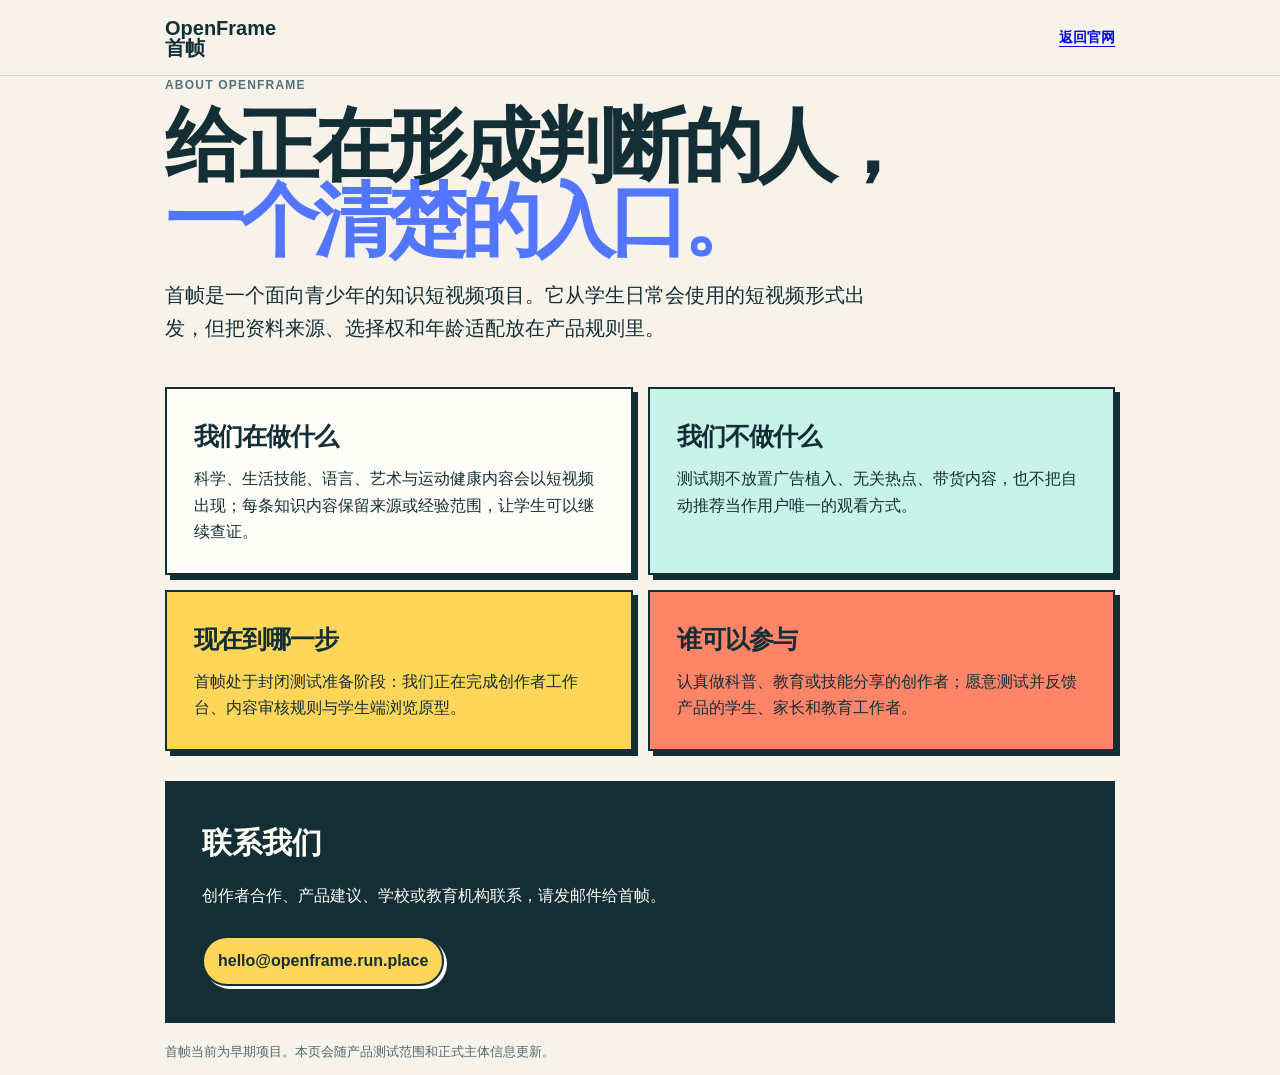
==== about/index.html @ c77ba523 "Publish OpenFrame about and contact page" ====
<!doctype html><html lang="zh-Hans"><head><meta charset="utf-8"><meta name="viewport" content="width=device-width,initial-scale=1"><title>关于首帧｜OpenFrame</title><style>:root{--i:#132e35;--p:#f7f3eb;--w:#fffdf8;--l:#d9d8cf;--b:#5276ff;--y:#ffd65a;--m:#c7f3e8;--o:#ff8468}*{box-sizing:border-box}body{margin:0;background:var(--p);color:var(--i);font:16px/1.65 "Avenir Next","PingFang SC","Noto Sans SC",Arial,sans-serif}.wrap{max-width:1000px;margin:auto;padding:0 25px}header{border-bottom:1px solid var(--l)}.nav{height:75px;display:flex;justify-content:space-between;align-items:center}.brand{font-size:20px;font-weight:850;line-height:1}.back{font-size:14px;font-weight:800;text-decoration:underline;text-underline-offset:4px}main{padding:65px 0 90px}.tag{font-size:12px;font-weight:850;letter-spacing:.1em;color:#557179}h1{max-width:780px;margin:12px 0 18px;font-size:clamp(47px,7vw,80px);line-height:.94;letter-spacing:-.075em}h1 em{font-family:Georgia,serif;color:var(--b);font-style:normal}.lead{max-width:710px;font-size:20px}.grid{display:grid;grid-template-columns:1fr 1fr;gap:15px;margin-top:42px}.card{padding:27px;border:2px solid var(--i);background:var(--w);box-shadow:5px 5px 0 var(--i)}.card:nth-child(2){background:var(--m)}.card:nth-child(3){background:var(--y)}.card:nth-child(4){background:var(--o)}.card h2{margin:0 0 9px;font-size:25px;letter-spacing:-.04em}.card p{margin:0}.contact{margin-top:30px;padding:35px;border:2px solid var(--i);background:var(--i);color:var(--w)}.contact h2{margin:0 0 8px;font-size:30px}.contact a{display:inline-block;margin-top:10px;padding:10px 14px;border:2px solid var(--i);border-radius:999px;background:var(--y);color:var(--i);font-weight:850;text-decoration:none;box-shadow:3px 3px 0 #fff}.small{margin-top:18px;color:#53686d;font-size:13px}@media(max-width:650px){.grid{grid-template-columns:1fr}}</style></head><body><header><div class="wrap nav"><div class="brand">OpenFrame<br>首帧</div><a class="back" href="../">返回官网</a></div></header><main class="wrap"><div class="tag">ABOUT OPENFRAME</div><h1>给正在形成判断的人，<em>一个清楚的入口。</em></h1><p class="lead">首帧是一个面向青少年的知识短视频项目。它从学生日常会使用的短视频形式出发，但把资料来源、选择权和年龄适配放在产品规则里。</p><div class="grid"><article class="card"><h2>我们在做什么</h2><p>科学、生活技能、语言、艺术与运动健康内容会以短视频出现；每条知识内容保留来源或经验范围，让学生可以继续查证。</p></article><article class="card"><h2>我们不做什么</h2><p>测试期不放置广告植入、无关热点、带货内容，也不把自动推荐当作用户唯一的观看方式。</p></article><article class="card"><h2>现在到哪一步</h2><p>首帧处于封闭测试准备阶段：我们正在完成创作者工作台、内容审核规则与学生端浏览原型。</p></article><article class="card"><h2>谁可以参与</h2><p>认真做科普、教育或技能分享的创作者；愿意测试并反馈产品的学生、家长和教育工作者。</p></article></div><section class="contact"><h2>联系我们</h2><p>创作者合作、产品建议、学校或教育机构联系，请发邮件给首帧。</p><a href="mailto:hello@openframe.run.place?subject=OpenFrame%20Contact">hello@openframe.run.place</a></section><p class="small">首帧当前为早期项目。本页会随产品测试范围和正式主体信息更新。</p></main></body></html>
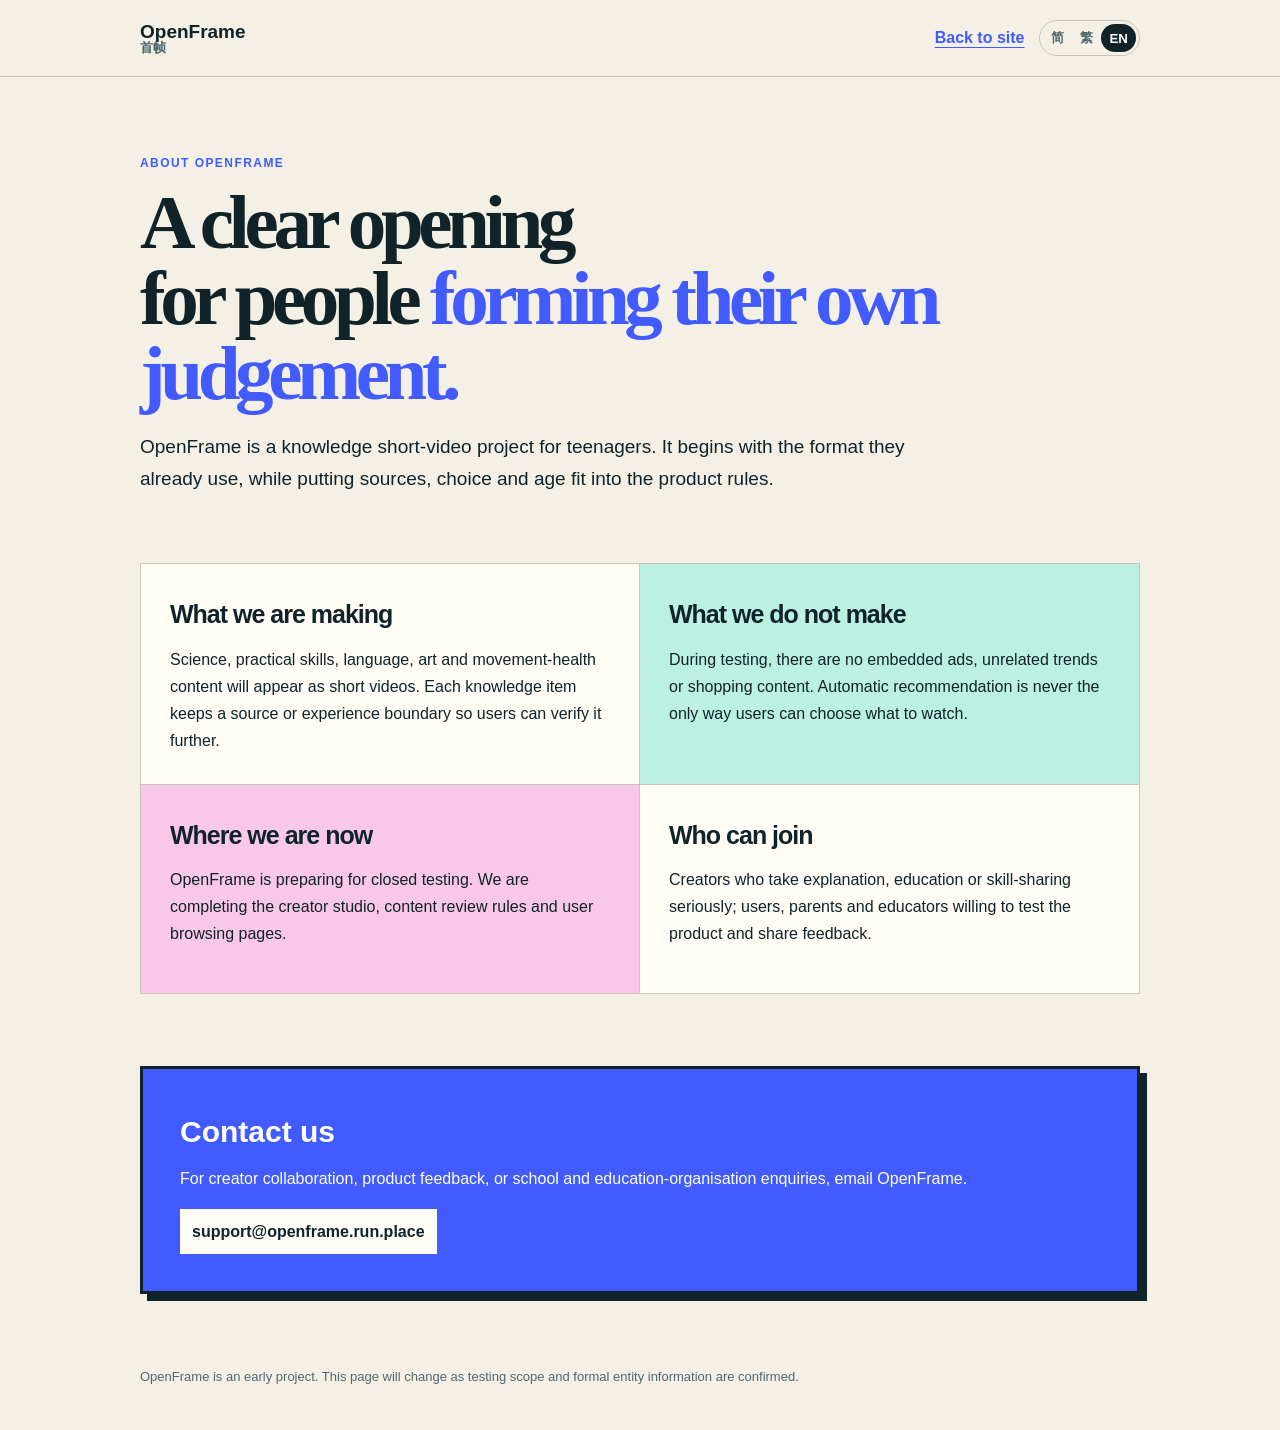
==== commit 9efdd94c: "Add multilingual About page and support contact" ====
--- a/about/index.html
+++ b/about/index.html
@@ -1 +1,30 @@
-<!doctype html><html lang="zh-Hans"><head><meta charset="utf-8"><meta name="viewport" content="width=device-width,initial-scale=1"><title>关于首帧｜OpenFrame</title><style>:root{--i:#132e35;--p:#f7f3eb;--w:#fffdf8;--l:#d9d8cf;--b:#5276ff;--y:#ffd65a;--m:#c7f3e8;--o:#ff8468}*{box-sizing:border-box}body{margin:0;background:var(--p);color:var(--i);font:16px/1.65 "Avenir Next","PingFang SC","Noto Sans SC",Arial,sans-serif}.wrap{max-width:1000px;margin:auto;padding:0 25px}header{border-bottom:1px solid var(--l)}.nav{height:75px;display:flex;justify-content:space-between;align-items:center}.brand{font-size:20px;font-weight:850;line-height:1}.back{font-size:14px;font-weight:800;text-decoration:underline;text-underline-offset:4px}main{padding:65px 0 90px}.tag{font-size:12px;font-weight:850;letter-spacing:.1em;color:#557179}h1{max-width:780px;margin:12px 0 18px;font-size:clamp(47px,7vw,80px);line-height:.94;letter-spacing:-.075em}h1 em{font-family:Georgia,serif;color:var(--b);font-style:normal}.lead{max-width:710px;font-size:20px}.grid{display:grid;grid-template-columns:1fr 1fr;gap:15px;margin-top:42px}.card{padding:27px;border:2px solid var(--i);background:var(--w);box-shadow:5px 5px 0 var(--i)}.card:nth-child(2){background:var(--m)}.card:nth-child(3){background:var(--y)}.card:nth-child(4){background:var(--o)}.card h2{margin:0 0 9px;font-size:25px;letter-spacing:-.04em}.card p{margin:0}.contact{margin-top:30px;padding:35px;border:2px solid var(--i);background:var(--i);color:var(--w)}.contact h2{margin:0 0 8px;font-size:30px}.contact a{display:inline-block;margin-top:10px;padding:10px 14px;border:2px solid var(--i);border-radius:999px;background:var(--y);color:var(--i);font-weight:850;text-decoration:none;box-shadow:3px 3px 0 #fff}.small{margin-top:18px;color:#53686d;font-size:13px}@media(max-width:650px){.grid{grid-template-columns:1fr}}</style></head><body><header><div class="wrap nav"><div class="brand">OpenFrame<br>首帧</div><a class="back" href="../">返回官网</a></div></header><main class="wrap"><div class="tag">ABOUT OPENFRAME</div><h1>给正在形成判断的人，<em>一个清楚的入口。</em></h1><p class="lead">首帧是一个面向青少年的知识短视频项目。它从学生日常会使用的短视频形式出发，但把资料来源、选择权和年龄适配放在产品规则里。</p><div class="grid"><article class="card"><h2>我们在做什么</h2><p>科学、生活技能、语言、艺术与运动健康内容会以短视频出现；每条知识内容保留来源或经验范围，让学生可以继续查证。</p></article><article class="card"><h2>我们不做什么</h2><p>测试期不放置广告植入、无关热点、带货内容，也不把自动推荐当作用户唯一的观看方式。</p></article><article class="card"><h2>现在到哪一步</h2><p>首帧处于封闭测试准备阶段：我们正在完成创作者工作台、内容审核规则与学生端浏览原型。</p></article><article class="card"><h2>谁可以参与</h2><p>认真做科普、教育或技能分享的创作者；愿意测试并反馈产品的学生、家长和教育工作者。</p></article></div><section class="contact"><h2>联系我们</h2><p>创作者合作、产品建议、学校或教育机构联系，请发邮件给首帧。</p><a href="mailto:hello@openframe.run.place?subject=OpenFrame%20Contact">hello@openframe.run.place</a></section><p class="small">首帧当前为早期项目。本页会随产品测试范围和正式主体信息更新。</p></main></body></html>+<!doctype html>
+<html lang="zh-Hans">
+<head>
+<meta charset="utf-8"><meta name="viewport" content="width=device-width,initial-scale=1">
+<title>关于首帧｜OpenFrame</title>
+<style>
+:root{--ink:#102328;--paper:#f5f0e6;--white:#fffdf6;--blue:#415bff;--mint:#bcf1e2;--pink:#f8c7ea;--line:#c9c6bc}*{box-sizing:border-box}body{margin:0;background:var(--paper);color:var(--ink);font:16px/1.7 "Avenir Next","PingFang SC","PingFang TC",Arial,sans-serif}.wrap{width:min(1000px,calc(100% - 38px));margin:auto}header{position:sticky;top:0;z-index:2;border-bottom:1px solid var(--line);background:#f5f0e6ee;backdrop-filter:blur(8px)}.nav{height:76px;display:flex;align-items:center;justify-content:space-between;gap:16px}.brand{color:inherit;text-decoration:none;font-size:19px;font-weight:850;line-height:1.02}.brand span{display:block;font-size:13px;color:#496268}.right{display:flex;align-items:center;gap:15px}.back{color:var(--blue);font-weight:800;text-decoration:underline;text-underline-offset:4px}.langs{display:flex;padding:3px;border:1px solid var(--line);border-radius:999px}.langs button{border:0;background:transparent;border-radius:999px;padding:5px 8px;color:#52676b;font-weight:800;cursor:pointer}.langs button.active{background:var(--ink);color:white}.hero{padding:76px 0 49px;max-width:800px}.eyebrow{color:var(--blue);font-size:12px;font-weight:850;letter-spacing:.12em}h1{margin:12px 0 18px;font:700 clamp(46px,7.5vw,77px)/.98 Georgia,"Songti SC","Songti TC",serif;letter-spacing:-.07em}h1 em{font-style:normal;color:var(--blue)}.lead{font-size:19px}.grid{display:grid;grid-template-columns:1fr 1fr;border:1px solid var(--line);background:var(--white)}.item{min-height:208px;padding:29px;border-right:1px solid var(--line);border-bottom:1px solid var(--line)}.item:nth-child(even){border-right:0}.item:nth-last-child(-n+2){border-bottom:0}.item:nth-child(2){background:var(--mint)}.item:nth-child(3){background:var(--pink)}.item h2{margin:0 0 10px;font-size:25px;letter-spacing:-.04em}.item p{margin:0}.contact{margin:72px 0;padding:37px;border:3px solid var(--ink);background:var(--blue);color:white;box-shadow:7px 7px 0 var(--ink)}.contact h2{margin:0 0 8px;font-size:30px}.contact p{margin:0}.contact a{display:inline-block;margin-top:17px;padding:9px 12px;background:var(--white);color:var(--ink);font-weight:850;text-decoration:none}footer{padding:0 0 42px;color:#52676b;font-size:13px}@media(max-width:650px){.nav{align-items:flex-start;height:auto;padding:15px 0}.right{align-items:flex-end;flex-direction:column;gap:8px}.hero{padding-top:50px}.grid{grid-template-columns:1fr}.item,.item:nth-child(even){border-right:0}.item:nth-last-child(2){border-bottom:1px solid var(--line)}} 
+</style>
+</head>
+<body>
+<header><div class="wrap nav"><a class="brand" href="../">OpenFrame<span>首帧</span></a><div class="right"><a class="back" href="../" data-i18n="back">返回官网</a><div class="langs"><button data-lang="zh-Hans">简</button><button data-lang="zh-Hant">繁</button><button data-lang="en">EN</button></div></div></div></header>
+<main class="wrap">
+<section class="hero"><div class="eyebrow">ABOUT OPENFRAME</div><h1 data-i18n-html="hero">给正在形成判断的人，<br><em>一个清楚的入口。</em></h1><p class="lead" data-i18n="lead"></p></section>
+<section class="grid">
+<article class="item"><h2 data-i18n="whatH"></h2><p data-i18n="whatP"></p></article>
+<article class="item"><h2 data-i18n="notH"></h2><p data-i18n="notP"></p></article>
+<article class="item"><h2 data-i18n="nowH"></h2><p data-i18n="nowP"></p></article>
+<article class="item"><h2 data-i18n="whoH"></h2><p data-i18n="whoP"></p></article>
+</section>
+<section class="contact"><h2 data-i18n="contactH"></h2><p data-i18n="contactP"></p><a href="mailto:support@openframe.run.place">support@openframe.run.place</a></section>
+</main>
+<footer class="wrap" data-i18n="foot"></footer>
+<script>
+window.PAGE_I18N={
+"zh-Hans":{back:"返回官网",hero:"给正在形成判断的人，<br><em>一个清楚的入口。</em>",lead:"首帧是一个面向青少年的知识短视频项目。它从日常会使用的短视频形式出发，但把资料来源、选择权和年龄适配写进产品规则。",whatH:"我们在做什么",whatP:"科学、生活技能、语言、艺术与运动健康内容会以短视频出现；每条知识内容保留来源或经验范围，让用户可以继续查证。",notH:"我们不做什么",notP:"测试期不放置广告植入、无关热点、带货内容，也不把自动推荐当作用户唯一的观看方式。",nowH:"现在到哪一步",nowP:"首帧处于封闭测试准备阶段：我们正在完成创作者工作台、内容审核规则与用户端浏览页面。",whoH:"谁可以参与",whoP:"认真做科普、教育或技能分享的创作者；愿意测试并反馈产品的用户、家长和教育工作者。",contactH:"联系我们",contactP:"创作者合作、产品建议、学校或教育机构联系，请发邮件给首帧。",foot:"首帧当前为早期项目。本页会随产品测试范围和正式主体信息更新。"},
+"zh-Hant":{back:"返回官網",hero:"給正在形成判斷的人，<br><em>一個清楚的入口。</em>",lead:"首幀是一個面向青少年的知識短影片項目。它從日常會使用的短影片形式出發，但把資料來源、選擇權和年齡適配寫進產品規則。",whatH:"我們在做什麼",whatP:"科學、生活技能、語言、藝術與運動健康內容會以短影片出現；每條知識內容保留來源或經驗範圍，讓用戶可以繼續查證。",notH:"我們不做什麼",notP:"測試期不放置廣告植入、無關熱點、帶貨內容，也不把自動推薦當作用戶唯一的觀看方式。",nowH:"現在到哪一步",nowP:"首幀處於封閉測試準備階段：我們正在完成創作者工作台、內容審核規則與用戶端瀏覽頁面。",whoH:"誰可以參與",whoP:"認真做科普、教育或技能分享的創作者；願意測試並回饋產品的用戶、家長和教育工作者。",contactH:"聯絡我們",contactP:"創作者合作、產品建議、學校或教育機構聯絡，請發電郵給首幀。",foot:"首幀目前為早期項目。本頁會隨產品測試範圍和正式主體資訊更新。"},
+"en":{back:"Back to site",hero:"A clear opening<br>for people <em>forming their own judgement.</em>",lead:"OpenFrame is a knowledge short-video project for teenagers. It begins with the format they already use, while putting sources, choice and age fit into the product rules.",whatH:"What we are making",whatP:"Science, practical skills, language, art and movement-health content will appear as short videos. Each knowledge item keeps a source or experience boundary so users can verify it further.",notH:"What we do not make",notP:"During testing, there are no embedded ads, unrelated trends or shopping content. Automatic recommendation is never the only way users can choose what to watch.",nowH:"Where we are now",nowP:"OpenFrame is preparing for closed testing. We are completing the creator studio, content review rules and user browsing pages.",whoH:"Who can join",whoP:"Creators who take explanation, education or skill-sharing seriously; users, parents and educators willing to test the product and share feedback.",contactH:"Contact us",contactP:"For creator collaboration, product feedback, or school and education-organisation enquiries, email OpenFrame.",foot:"OpenFrame is an early project. This page will change as testing scope and formal entity information are confirmed."}
+};
+</script><script src="../public-i18n.js"></script>
+</body></html>
